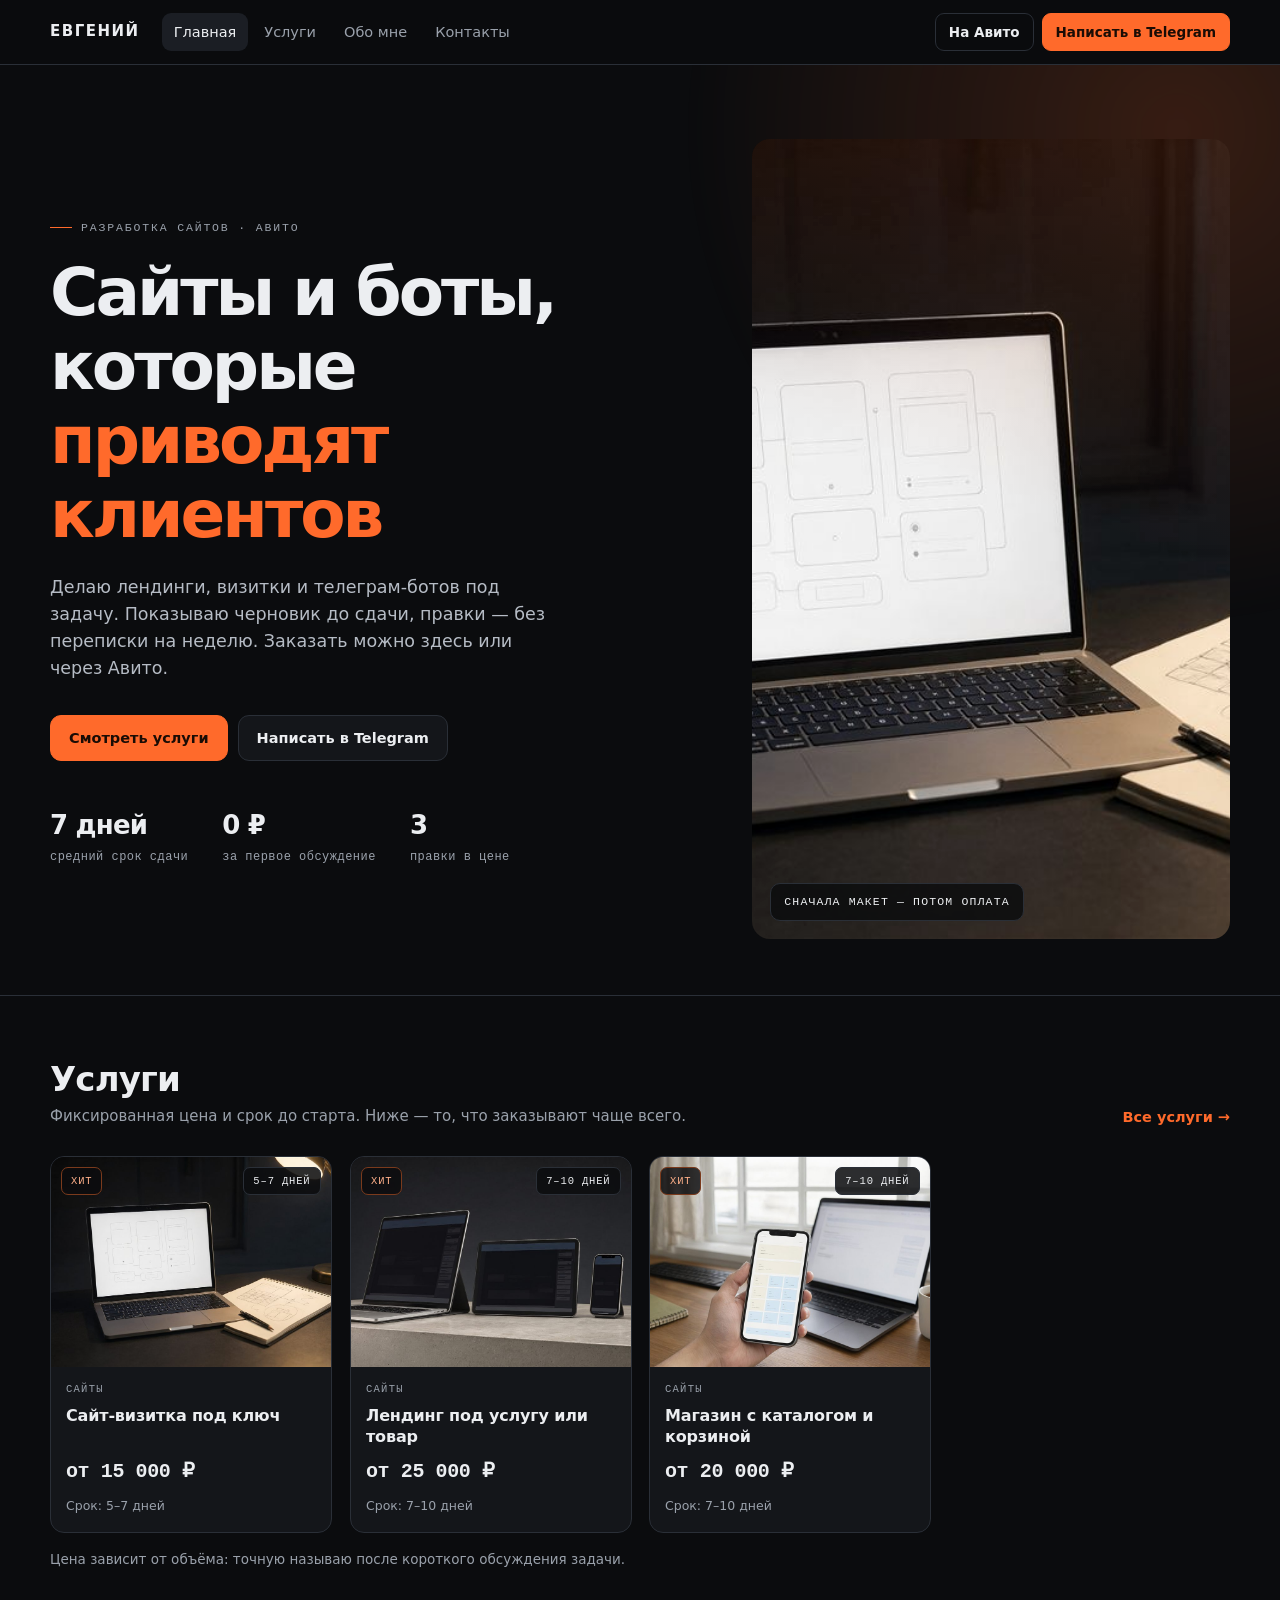
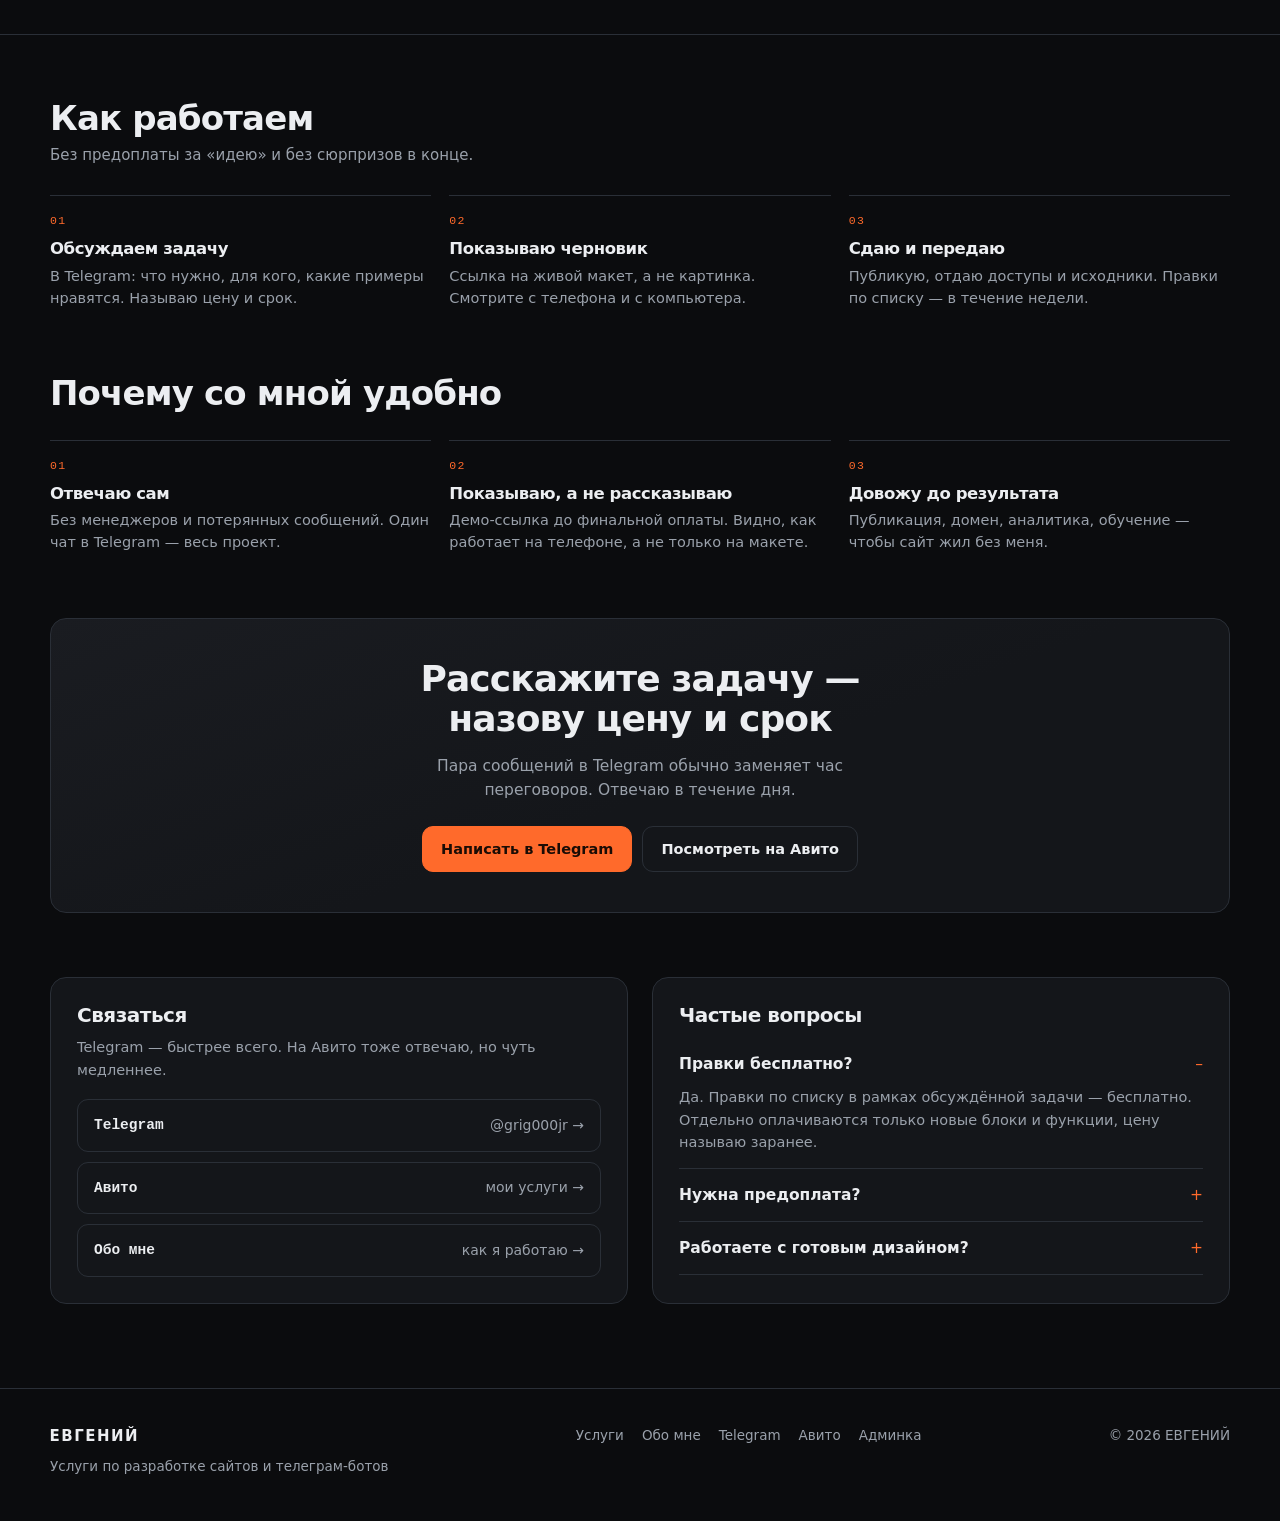
==== index.html @ 77ffa58d "Сайт услуг с админкой" ====
<!DOCTYPE html>
<html lang="ru">
<head>
<meta charset="utf-8">
<meta name="viewport" content="width=device-width, initial-scale=1">
<title>Евгений — сайты, телеграм-боты и упаковка объявлений</title>
<meta name="description" content="Разработка сайтов, лендингов и телеграм-ботов под задачу. Черновик показываю до финальной оплаты, правки по списку бесплатно, публикация и передача доступов. Связь в Telegram @grig000jr.">
<link rel="stylesheet" href="assets/css/style.css">
</head>
<body>

<header class="site-head">
  <div class="wrap head-in">
    <a class="brand" href="index.html"><span data-shop>ЕВГЕНИЙ</span></a>
    <nav class="nav" aria-label="Основная навигация">
      <a href="index.html">Главная</a>
      <a href="services.html">Услуги</a>
      <a href="about.html">Обо мне</a>
      <a href="about.html#contacts">Контакты</a>
    </nav>
    <div class="head-cta">
      <a class="btn btn-ghost btn-sm" data-avito href="https://www.avito.ru/profile" target="_blank" rel="noopener">На Авито</a>
      <a class="btn btn-accent btn-sm" data-tg href="https://t.me/grig000jr" target="_blank" rel="noopener">Написать в Telegram</a>
    </div>
  </div>
</header>

<main>
  <section class="hero">
    <div class="wrap hero-grid">
      <div>
        <span class="eyebrow" data-text="hero.eyebrow">Разработка сайтов · Авито</span>
        <h1><span data-text="hero.title">Сайты и боты, которые</span> <em data-text="hero.accent">приводят клиентов</em></h1>
        <p class="lead" data-text="hero.lead"></p>
        <div class="hero-actions">
          <a class="btn btn-accent" href="services.html" data-text="hero.cta1">Смотреть услуги</a>
          <a class="btn" data-tg data-tg-text="Здравствуйте! Пишу с сайта — хочу обсудить задачу." href="https://t.me/grig000jr" target="_blank" rel="noopener" data-text="hero.cta2">Написать в Telegram</a>
        </div>
        <div class="hero-facts">
          <div><b data-text="hero.fact1v">7 дней</b><span data-text="hero.fact1l">средний срок сдачи</span></div>
          <div><b data-text="hero.fact2v">0 ₽</b><span data-text="hero.fact2l">за первое обсуждение</span></div>
          <div><b data-text="hero.fact3v">3</b><span data-text="hero.fact3l">правки в цене</span></div>
        </div>
      </div>
      <div class="hero-media">
        <img src="assets/img/svc-site.jpg" alt="Рабочее место: макет сайта на экране ноутбука" width="1000" height="800">
        <span class="hero-tag">сначала макет — потом оплата</span>
      </div>
    </div>
  </section>

  <section class="section">
    <div class="wrap">
      <div class="section-head reveal">
        <div>
          <h2 data-text="services.title">Услуги</h2>
          <p data-text="services.lead"></p>
        </div>
        <a class="link-arrow" href="services.html">Все услуги →</a>
      </div>
      <div class="grid" id="services-grid"></div>
      <p class="muted" style="margin-top:16px;font-size:13.5px" data-text="services.note"></p>
    </div>
  </section>

  <section class="section" style="border-top:1px solid var(--line)">
    <div class="wrap">
      <div class="section-head reveal">
        <div>
          <h2 data-text="process.title">Как работаем</h2>
          <p data-text="process.lead"></p>
        </div>
      </div>
      <div class="steps">
        <div class="step reveal"><h4 data-text="process.s1t"></h4><p data-text="process.s1d"></p></div>
        <div class="step reveal"><h4 data-text="process.s2t"></h4><p data-text="process.s2d"></p></div>
        <div class="step reveal"><h4 data-text="process.s3t"></h4><p data-text="process.s3d"></p></div>
      </div>
    </div>
  </section>

  <section class="section" style="padding-top:0">
    <div class="wrap">
      <div class="section-head reveal">
        <div>
          <h2 data-text="why.title">Почему со мной удобно</h2>
        </div>
      </div>
      <div class="steps">
        <div class="step reveal"><h4 data-text="why.i1t"></h4><p data-text="why.i1d"></p></div>
        <div class="step reveal"><h4 data-text="why.i2t"></h4><p data-text="why.i2d"></p></div>
        <div class="step reveal"><h4 data-text="why.i3t"></h4><p data-text="why.i3d"></p></div>
      </div>
    </div>
  </section>

  <section class="section" style="padding-top:0">
    <div class="wrap">
      <div class="panel reveal" style="padding:40px;text-align:center;background:linear-gradient(160deg,#1a1c21,#14161a 55%)">
        <h2 style="font-size:clamp(24px,3.2vw,36px);max-width:22ch;margin:0 auto" data-text="cta.title"></h2>
        <p class="muted" style="max-width:52ch;margin:14px auto 0;font-size:15.5px" data-text="cta.text"></p>
        <div style="display:flex;gap:10px;justify-content:center;flex-wrap:wrap;margin-top:24px">
          <a class="btn btn-accent" data-tg data-tg-text="Здравствуйте! Хочу обсудить задачу с сайта." href="https://t.me/grig000jr" target="_blank" rel="noopener" data-text="cta.button">Написать в Telegram</a>
          <a class="btn" data-avito href="https://www.avito.ru/profile" target="_blank" rel="noopener">Посмотреть на Авито</a>
        </div>
      </div>
    </div>
  </section>

  <section class="section" style="padding-top:0">
    <div class="wrap split">
      <div class="panel reveal">
        <h3 data-text="contacts.title">Связаться</h3>
        <p class="muted" style="margin-top:8px;font-size:14.5px" data-text="contacts.lead"></p>
        <div class="contact-list">
          <a data-tg data-tg-text="Здравствуйте! Пишу с сайта." href="https://t.me/grig000jr" target="_blank" rel="noopener">
            <b>Telegram</b><span>@grig000jr →</span>
          </a>
          <a data-avito href="https://www.avito.ru/profile" target="_blank" rel="noopener">
            <b>Авито</b><span>мои услуги →</span>
          </a>
          <a href="about.html"><b>Обо мне</b><span>как я работаю →</span></a>
        </div>
      </div>
      <div class="panel reveal">
        <h3 data-text="faq.title">Частые вопросы</h3>
        <div class="faq" style="margin-top:12px">
          <details open>
            <summary data-text="faq.q1"></summary>
            <p data-text="faq.a1"></p>
          </details>
          <details>
            <summary data-text="faq.q2"></summary>
            <p data-text="faq.a2"></p>
          </details>
          <details>
            <summary data-text="faq.q3"></summary>
            <p data-text="faq.a3"></p>
          </details>
        </div>
      </div>
    </div>
  </section>
</main>

<footer class="site-foot">
  <div class="wrap foot-in">
    <div>
      <a class="brand" href="index.html" style="font-size:17px"><span data-shop>ЕВГЕНИЙ</span></a>
      <p style="margin-top:8px" data-text="footer.note"></p>
    </div>
    <div class="foot-links">
      <a href="services.html">Услуги</a>
      <a href="about.html">Обо мне</a>
      <a data-tg href="https://t.me/grig000jr" target="_blank" rel="noopener">Telegram</a>
      <a data-avito href="https://www.avito.ru/profile" target="_blank" rel="noopener">Авито</a>
      <a href="admin.html">Админка</a>
    </div>
    <div>© <span data-year>2026</span> <span data-shop>ЕВГЕНИЙ</span></div>
  </div>
</footer>

<script src="assets/js/data.js"></script>
<script src="assets/js/store.js"></script>
<script src="assets/js/app.js"></script>
<script>
(function () {
  var active = Store.services().filter(function (s) { return s.status === "active"; });
  var featured = active.filter(function (s) { return s.featured; });
  UI.fill("#services-grid", (featured.length ? featured : active).slice(0, 6), "Добавьте услуги в админке — они появятся здесь.");

  /* подсветка кнопок под курсором */
  document.addEventListener("pointermove", function (e) {
    var btn = e.target.closest(".btn");
    if (!btn) return;
    var r = btn.getBoundingClientRect();
    btn.style.setProperty("--x", (e.clientX - r.left) + "px");
    btn.style.setProperty("--y", (e.clientY - r.top) + "px");
  });
})();
</script>
</body>
</html>
---- assets/css/style.css ----
﻿:root{
  --ink:#0b0c0e;
  --panel:#14161a;
  --panel-2:#1b1e24;
  --line:#2a2f37;
  --text:#eceef1;
  --muted:#9aa1ab;
  --accent:#ff6a2b;
  --accent-ink:#1a0c05;
  --ok:#63d29a;
  --radius:14px;
  --wrap:1180px;
  --sans:"Inter","Segoe UI",system-ui,-apple-system,sans-serif;
  --mono:ui-monospace,"SF Mono","Cascadia Mono","Consolas",monospace;
}

*,*::before,*::after{box-sizing:border-box}
html{scroll-behavior:smooth}
body{
  margin:0;background:var(--ink);color:var(--text);
  font-family:var(--sans);font-size:16px;line-height:1.55;
  -webkit-font-smoothing:antialiased;
}
img{max-width:100%;display:block}
a{color:inherit;text-decoration:none}
button,input,select,textarea{font:inherit;color:inherit}
h1,h2,h3,h4{margin:0;font-weight:650;letter-spacing:-.025em;line-height:1.12}
p{margin:0}
ul{margin:0;padding:0;list-style:none}

.wrap{width:min(var(--wrap),calc(100% - 40px));margin-inline:auto}
.muted{color:var(--muted)}
.mono{font-family:var(--mono);font-variant-numeric:tabular-nums}

/* header */
.site-head{
  position:sticky;top:0;z-index:40;
  background:rgba(11,12,14,.88);backdrop-filter:blur(14px);
  border-bottom:1px solid var(--line);
}
.head-in{display:flex;align-items:center;gap:22px;height:64px}
.brand{display:flex;align-items:baseline;gap:9px;font-weight:750;letter-spacing:-.02em;font-size:19px}
.brand span{font-size:15px;letter-spacing:.1em;color:var(--text)}
.nav{display:flex;gap:4px;overflow-x:auto;scrollbar-width:none}
.nav::-webkit-scrollbar{display:none}
.nav a{
  padding:8px 12px;border-radius:9px;font-size:14.5px;color:var(--muted);
  white-space:nowrap;transition:.18s;
}
.nav a:hover{color:var(--text);background:var(--panel)}
.nav a[aria-current="page"]{color:var(--text);background:var(--panel-2)}
.head-cta{margin-left:auto;display:flex;gap:8px;align-items:center}

.btn{
  display:inline-flex;align-items:center;justify-content:center;gap:8px;
  padding:11px 18px;border-radius:11px;border:1px solid var(--line);
  background:var(--panel);font-size:14.5px;font-weight:600;cursor:pointer;
  transition:.18s;white-space:nowrap;
}
.btn:hover{border-color:#3b424c;background:var(--panel-2)}
.btn-accent{background:var(--accent);border-color:var(--accent);color:var(--accent-ink)}
.btn-accent:hover{background:#ff7d45;border-color:#ff7d45}
.btn-sm{padding:8px 13px;font-size:13.5px;border-radius:9px}
.btn-ghost{background:transparent}
.btn-danger{border-color:#5b2727;color:#ff9b9b;background:#1e1213}
.btn-danger:hover{background:#2a1517;border-color:#7a3232}

/* hero */
.hero{padding:74px 0 56px;border-bottom:1px solid var(--line);position:relative;overflow:hidden}
.hero-grid{display:grid;grid-template-columns:1.15fr .85fr;gap:56px;align-items:center}
.eyebrow{
  display:inline-flex;align-items:center;gap:9px;font-family:var(--mono);
  font-size:11.5px;letter-spacing:.16em;text-transform:uppercase;color:var(--muted);
  margin-bottom:20px;
}
.eyebrow::before{content:"";width:22px;height:1px;background:var(--accent)}
.hero h1{font-size:clamp(38px,5.4vw,66px);letter-spacing:-.045em;font-weight:700}
.hero h1 em{font-style:normal;color:var(--accent)}
.hero p.lead{margin-top:22px;max-width:46ch;color:#b6bcc5;font-size:17.5px}
.hero-actions{display:flex;gap:10px;margin-top:32px;flex-wrap:wrap}
.hero-facts{display:flex;gap:34px;margin-top:44px;flex-wrap:wrap}
.hero-facts div{font-family:var(--mono);font-size:12px;color:var(--muted);letter-spacing:.04em}
.hero-facts b{display:block;font-family:var(--sans);font-size:26px;color:var(--text);letter-spacing:-.03em;margin-bottom:3px}
.hero-media{position:relative}
.hero-media img{border-radius:18px;aspect-ratio:4/3.2;object-fit:cover;filter:grayscale(.15) contrast(1.05)}
.hero-media::after{
  content:"";position:absolute;inset:0;border-radius:18px;
  background:linear-gradient(200deg,rgba(255,106,43,.16),transparent 45%);
  pointer-events:none;
}
.hero-tag{
  position:absolute;left:18px;bottom:18px;background:rgba(11,12,14,.84);
  border:1px solid var(--line);border-radius:10px;padding:9px 13px;
  font-family:var(--mono);font-size:11.5px;letter-spacing:.1em;text-transform:uppercase;
}

/* sections */
.section{padding:64px 0}
.section-head{display:flex;align-items:flex-end;justify-content:space-between;gap:24px;margin-bottom:28px;flex-wrap:wrap}
.section-head h2{font-size:clamp(25px,3vw,34px)}
.section-head p{color:var(--muted);font-size:15px;margin-top:7px}
.link-arrow{display:inline-flex;align-items:center;gap:7px;font-size:14.5px;color:var(--accent);font-weight:600}
.link-arrow:hover{gap:11px}

/* product grid */
.grid{display:grid;grid-template-columns:repeat(auto-fill,minmax(248px,1fr));gap:18px}
.card{
  background:var(--panel);border:1px solid var(--line);border-radius:var(--radius);
  overflow:hidden;display:flex;flex-direction:column;transition:.2s;
}
.card:hover{border-color:#3d444e;transform:translateY(-2px)}
.card-media{position:relative;aspect-ratio:4/3;background:#0f1114;overflow:hidden}
.card-media img{width:100%;height:100%;object-fit:cover;transition:.4s}
.card:hover .card-media img{transform:scale(1.035)}
.card-body{padding:14px 15px 16px;display:flex;flex-direction:column;gap:9px;flex:1}
.card-cat{font-family:var(--mono);font-size:10.5px;letter-spacing:.12em;text-transform:uppercase;color:var(--muted)}
.card h3{font-size:16px;font-weight:600;letter-spacing:-.01em;line-height:1.3}
.card .price{margin-top:auto;font-family:var(--mono);font-size:20px;font-weight:600;letter-spacing:-.02em}
.card .price s{color:#6f757e;font-size:13px;margin-left:8px;font-weight:400}
.card-note{font-size:12.5px;color:var(--muted)}
.card.is-sold .card-media::after{
  content:"продано";position:absolute;inset:0;display:grid;place-items:center;
  background:rgba(11,12,14,.62);font-family:var(--mono);font-size:12px;
  letter-spacing:.2em;text-transform:uppercase;color:#ffb3b3;
}
.badge{
  position:absolute;top:10px;left:10px;padding:5px 9px;border-radius:7px;
  background:rgba(11,12,14,.82);border:1px solid var(--line);
  font-family:var(--mono);font-size:10.5px;letter-spacing:.08em;text-transform:uppercase;
}
.badge.hot{border-color:#7a3a1c;color:#ffb08a}

/* catalog layout */
.toolbar{
  display:grid;grid-template-columns:1fr 190px 170px 150px;gap:10px;
  padding:16px;background:var(--panel);border:1px solid var(--line);border-radius:14px;margin-bottom:22px;
}
.field{display:flex;flex-direction:column;gap:6px}
.field label{font-size:11.5px;color:var(--muted);font-family:var(--mono);letter-spacing:.06em;text-transform:uppercase}
.input,select.input,textarea.input{
  width:100%;padding:10px 12px;border-radius:9px;border:1px solid var(--line);
  background:var(--panel-2);outline:none;transition:.16s;font-size:14.5px;
}
.input:focus{border-color:var(--accent);box-shadow:0 0 0 3px rgba(255,106,43,.13)}
textarea.input{resize:vertical;min-height:110px;line-height:1.5}
.result-line{display:flex;justify-content:space-between;align-items:center;gap:16px;margin-bottom:16px;font-size:14px;color:var(--muted);flex-wrap:wrap}
.chips{display:flex;gap:8px;flex-wrap:wrap}
.chip{
  padding:7px 13px;border-radius:999px;border:1px solid var(--line);
  background:transparent;color:var(--muted);font-size:13.5px;cursor:pointer;transition:.16s;
}
.chip:hover{color:var(--text);border-color:#3d444e}
.chip[aria-pressed="true"]{background:var(--text);color:var(--ink);border-color:var(--text);font-weight:600}
.empty{
  border:1px dashed var(--line);border-radius:14px;padding:52px 24px;text-align:center;
  color:var(--muted);
}
.empty h3{color:var(--text);margin-bottom:8px}

/* item page */
.item{padding:34px 0 64px}
.crumbs{font-size:13px;color:var(--muted);margin-bottom:22px;display:flex;gap:8px;flex-wrap:wrap}
.crumbs a:hover{color:var(--text)}
.item-grid{display:grid;grid-template-columns:1.05fr .95fr;gap:44px;align-items:start}
.gallery-main{border:1px solid var(--line);border-radius:16px;overflow:hidden;background:var(--panel);aspect-ratio:4/3}
.gallery-main img{width:100%;height:100%;object-fit:cover}
.gallery-thumbs{display:flex;gap:9px;margin-top:10px;flex-wrap:wrap}
.gallery-thumbs button{
  width:76px;height:60px;padding:0;border-radius:9px;overflow:hidden;
  border:1px solid var(--line);background:none;cursor:pointer;opacity:.6;transition:.16s;
}
.gallery-thumbs button[aria-pressed="true"]{opacity:1;border-color:var(--accent)}
.gallery-thumbs img{width:100%;height:100%;object-fit:cover}
.item-side h1{font-size:clamp(26px,3.4vw,38px);margin-bottom:14px}
.item-price{font-family:var(--mono);font-size:clamp(28px,3.6vw,40px);font-weight:600;letter-spacing:-.03em;margin:18px 0 6px}
.item-price s{font-size:16px;color:#6f757e;margin-left:12px;font-weight:400}
.meta-row{display:flex;gap:8px;flex-wrap:wrap;margin:16px 0 24px}
.meta{font-family:var(--mono);font-size:11.5px;letter-spacing:.06em;text-transform:uppercase;color:var(--muted);border:1px solid var(--line);border-radius:7px;padding:6px 10px}
.item-actions{display:flex;gap:10px;flex-wrap:wrap}
.item-actions .btn{flex:1 1 180px}
.desc{margin-top:26px;border-top:1px solid var(--line);padding-top:22px;color:#c3c9d1;font-size:15.5px;white-space:pre-line}
.specs{margin-top:22px;border-top:1px solid var(--line);padding-top:14px}
.specs div{display:flex;justify-content:space-between;gap:16px;padding:9px 0;border-bottom:1px solid #21252b;font-size:14.5px}
.specs dt{color:var(--muted)}
.specs dd{margin:0;text-align:right}

/* contacts / about */
.split{display:grid;grid-template-columns:1fr 1fr;gap:24px}
.panel{background:var(--panel);border:1px solid var(--line);border-radius:16px;padding:26px}
.panel h3{font-size:20px;margin-bottom:10px}
.steps{display:grid;grid-template-columns:repeat(3,1fr);gap:18px;counter-reset:s}
.step{border-top:1px solid var(--line);padding-top:16px}
.step::before{
  counter-increment:s;content:"0" counter(s);display:block;font-family:var(--mono);
  font-size:11.5px;color:var(--accent);letter-spacing:.12em;margin-bottom:10px;
}
.step h4{font-size:16.5px;margin-bottom:6px}
.step p{font-size:14.5px;color:var(--muted)}
.contact-list{display:flex;flex-direction:column;gap:10px;margin-top:18px}
.contact-list a{
  display:flex;align-items:center;justify-content:space-between;gap:14px;
  padding:14px 16px;border:1px solid var(--line);border-radius:11px;transition:.18s;
}
.contact-list a:hover{border-color:var(--accent);background:var(--panel-2)}
.contact-list span{font-size:14px;color:var(--muted)}
.contact-list b{font-family:var(--mono);font-size:14.5px}
.faq details{border-bottom:1px solid var(--line);padding:14px 0}
.faq summary{cursor:pointer;font-weight:600;font-size:15.5px;list-style:none;display:flex;justify-content:space-between;gap:14px}
.faq summary::-webkit-details-marker{display:none}
.faq summary::after{content:"+";color:var(--accent);font-weight:400}
.faq details[open] summary::after{content:"–"}
.faq p{margin-top:10px;color:var(--muted);font-size:14.5px}

/* footer */
.site-foot{border-top:1px solid var(--line);padding:36px 0 44px;margin-top:20px}
.foot-in{display:flex;justify-content:space-between;gap:24px;flex-wrap:wrap;font-size:13.5px;color:var(--muted)}
.foot-links{display:flex;gap:18px;flex-wrap:wrap}
.foot-links a:hover{color:var(--text)}

/* admin */
.admin-head{padding:30px 0 10px}
.admin-head h1{font-size:30px}
.admin-bar{display:flex;gap:10px;flex-wrap:wrap;align-items:center;margin:18px 0 20px}
.admin-grid{display:grid;grid-template-columns:360px 1fr;gap:20px;align-items:start}
.panel-tight{padding:18px}
.rowlist{display:flex;flex-direction:column;gap:8px;max-height:62vh;overflow:auto}
.rowitem{
  display:grid;grid-template-columns:52px 1fr auto;gap:10px;align-items:center;
  padding:8px;border:1px solid var(--line);border-radius:10px;background:var(--panel);
  cursor:pointer;text-align:left;
}
.rowitem:hover{border-color:#3d444e}
.rowitem[aria-current="true"]{border-color:var(--accent);background:var(--panel-2)}
.rowitem img{width:52px;height:40px;object-fit:cover;border-radius:6px;background:#0f1114}
.rowitem b{font-size:14px;font-weight:600;display:block;line-height:1.3}
.rowitem small{color:var(--muted);font-family:var(--mono);font-size:11.5px}
.form-grid{display:grid;grid-template-columns:1fr 1fr;gap:14px}
.form-grid .full{grid-column:1/-1}
.image-list{display:flex;flex-direction:column;gap:8px}
.image-row{display:flex;gap:8px;align-items:center}
.image-row .input{flex:1}
.image-row img{width:46px;height:36px;object-fit:cover;border-radius:6px}
.form-note{font-size:12.5px;color:var(--muted);margin-top:4px}
.hint{background:#171a14;border:1px solid #2c3a24;color:#c9d8bb;border-radius:10px;padding:11px 13px;font-size:13.5px}
.login-card{max-width:380px;margin:60px auto}
.tabs{display:flex;gap:6px;border-bottom:1px solid var(--line);margin-bottom:22px}
.tabs button{
  background:none;border:0;border-bottom:2px solid transparent;padding:10px 4px;margin-right:14px;
  color:var(--muted);cursor:pointer;font-size:14.5px
}
.tabs button[aria-selected="true"]{color:var(--text);border-color:var(--accent);font-weight:600}
.stat{display:flex;gap:26px;flex-wrap:wrap;margin-bottom:18px}
.stat div{font-family:var(--mono);font-size:11.5px;color:var(--muted);text-transform:uppercase;letter-spacing:.08em}
.stat b{display:block;font-family:var(--sans);font-size:22px;color:var(--text);letter-spacing:-.02em;text-transform:none}

@media(max-width:900px){
  .hero-grid,.item-grid,.split,.admin-grid{grid-template-columns:1fr;gap:30px}
  .toolbar{grid-template-columns:1fr 1fr}
  .steps{grid-template-columns:1fr}
  .hero{padding:48px 0 40px}
  .section{padding:44px 0}
  .head-in{height:58px;gap:12px}
  .nav{display:none}
  .form-grid{grid-template-columns:1fr}
}
@media(max-width:560px){
  .wrap{width:calc(100% - 28px)}
  .head-cta .btn-ghost{display:none}
  .hero-facts{gap:22px}
  .grid{grid-template-columns:1fr 1fr;gap:12px}
  .card-body{padding:11px 11px 13px}
  .card h3{font-size:14.5px}
  .card .price{font-size:16.5px}
  .toolbar{grid-template-columns:1fr}
}
@media(prefers-reduced-motion:reduce){
  *{transition:none!important;animation:none!important;scroll-behavior:auto!important}
}

/* --- �������� � �������� --- */
body{opacity:1;transition:opacity .18s ease}
body.page-enter .wrap,body.page-enter .site-head{animation:pageIn .5s cubic-bezier(.22,.61,.36,1) both}
body.page-leave{opacity:0}
@keyframes pageIn{from{opacity:0;transform:translateY(10px)}to{opacity:1;transform:none}}

.reveal{opacity:0;transform:translateY(20px);transition:opacity .62s cubic-bezier(.22,.61,.36,1),transform .62s cubic-bezier(.22,.61,.36,1)}
.reveal.is-in{opacity:1;transform:none}

.hero{isolation:isolate}
.hero::before{
  content:"";position:absolute;inset:-20% -10% auto auto;width:60%;height:90%;z-index:-1;
  background:radial-gradient(circle at 70% 30%,rgba(255,106,43,.18),transparent 62%);
  filter:blur(10px);animation:glow 12s ease-in-out infinite alternate;pointer-events:none;
}
@keyframes glow{
  0%{transform:translate3d(0,0,0) scale(1);opacity:.85}
  100%{transform:translate3d(-6%,4%,0) scale(1.15);opacity:1}
}
.hero-media img{transition:transform .9s cubic-bezier(.22,.61,.36,1),filter .5s}
.hero-media:hover img{transform:scale(1.025)}

.card{will-change:transform}
.card::after{
  content:"";position:absolute;inset:0;border-radius:inherit;pointer-events:none;
  background:linear-gradient(130deg,rgba(255,106,43,.14),transparent 42%);
  opacity:0;transition:opacity .3s;
}
.card{position:relative}
.card:hover::after{opacity:1}
.card:active{transform:translateY(0) scale(.995)}

.btn{position:relative;overflow:hidden}
.btn::after{
  content:"";position:absolute;inset:0;background:radial-gradient(circle at var(--x,50%) var(--y,50%),rgba(255,255,255,.16),transparent 45%);
  opacity:0;transition:opacity .25s;
}
.btn:hover::after{opacity:1}
.btn:active{transform:translateY(1px)}

.badge.term{left:auto;right:10px;background:rgba(11,12,14,.86)}

.link-arrow{transition:gap .2s,color .2s}
.chip{transition:transform .18s,background .18s,color .18s,border-color .18s}
.chip:hover{transform:translateY(-1px)}

.step::before{transition:color .3s}
.step:hover::before{color:#fff}

.faq details p{animation:faqIn .28s ease both}
@keyframes faqIn{from{opacity:0;transform:translateY(-4px)}to{opacity:1;transform:none}}

/* �������� ������ */
.includes{display:grid;gap:9px;margin-top:18px;border-top:1px solid var(--line);padding-top:18px}
.includes li{display:flex;gap:10px;font-size:14.5px;color:#c3c9d1}
.includes li::before{content:"";flex:0 0 7px;height:7px;margin-top:8px;border-radius:2px;background:var(--accent)}
.price-note{font-family:var(--mono);font-size:12px;color:var(--muted);letter-spacing:.06em;text-transform:uppercase}

@media(prefers-reduced-motion:reduce){
  .reveal{opacity:1;transform:none}
  .hero::before{animation:none}
  body.page-enter .wrap,body.page-enter .site-head{animation:none}
}

/* ������ ����� ��������� ������� */
.cgroup{border:1px solid var(--line);border-radius:12px;padding:16px 16px 6px;margin:0 0 14px}
.cgroup legend{
  padding:0 8px;margin-left:-4px;font-family:var(--mono);font-size:11px;
  letter-spacing:.12em;text-transform:uppercase;color:var(--accent);
}
.cgroup .form-grid{gap:12px}
.cgroup .field{margin-bottom:10px}

@media(max-width:430px){
  .grid{grid-template-columns:1fr}
  .hero-facts{gap:18px}
  .hero-facts div{min-width:44%}
}
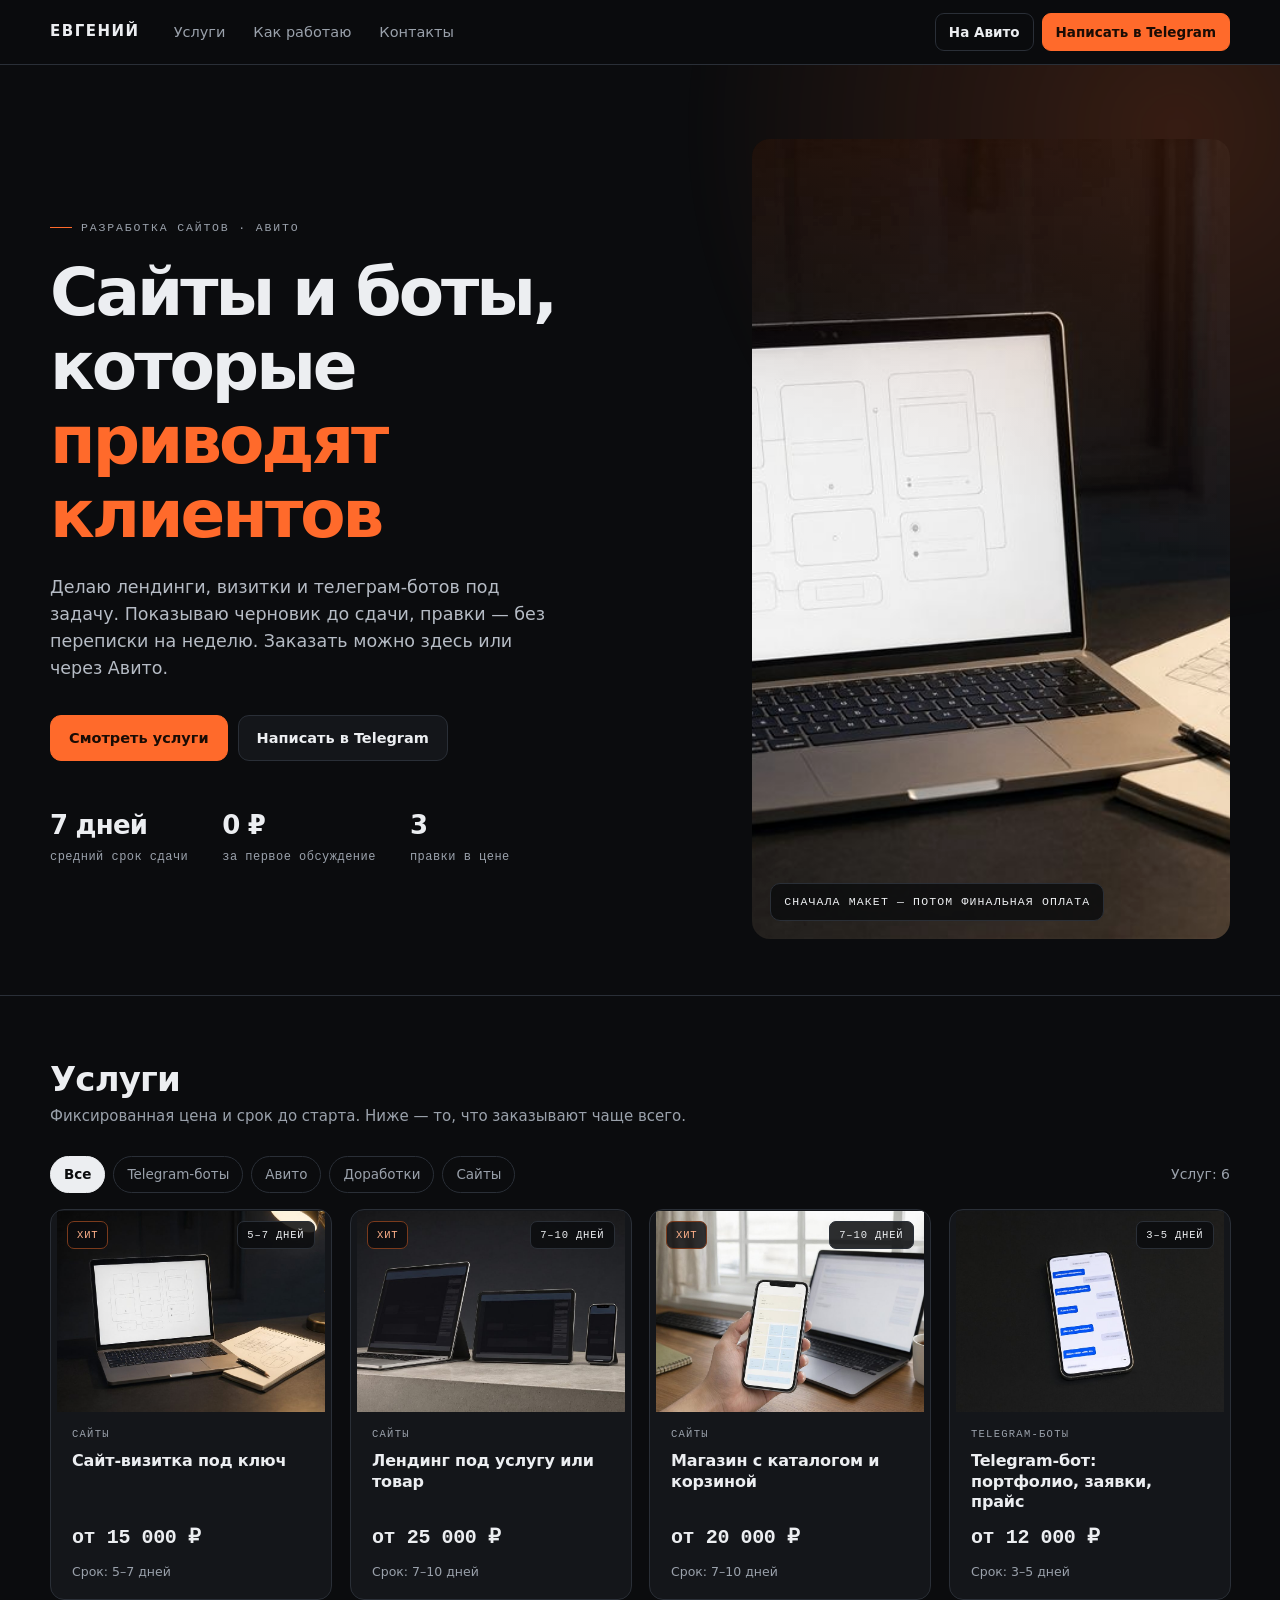
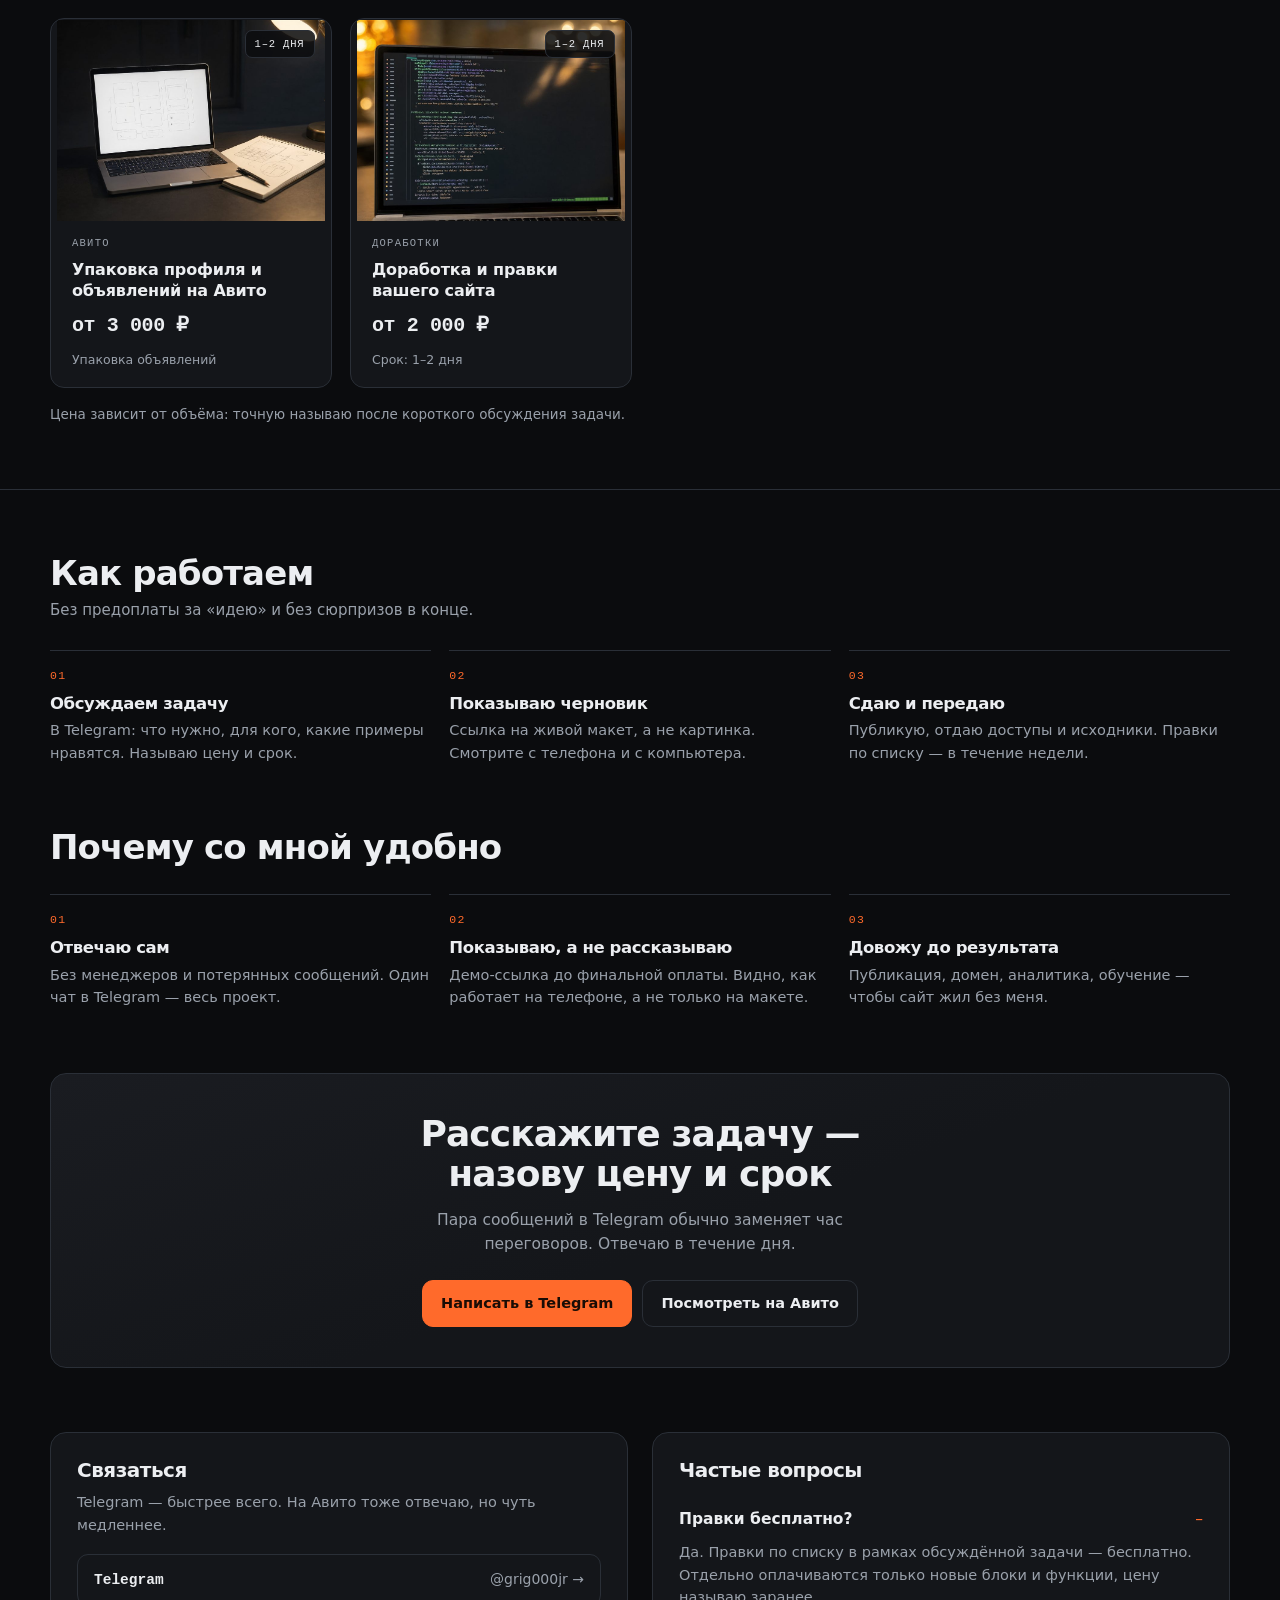
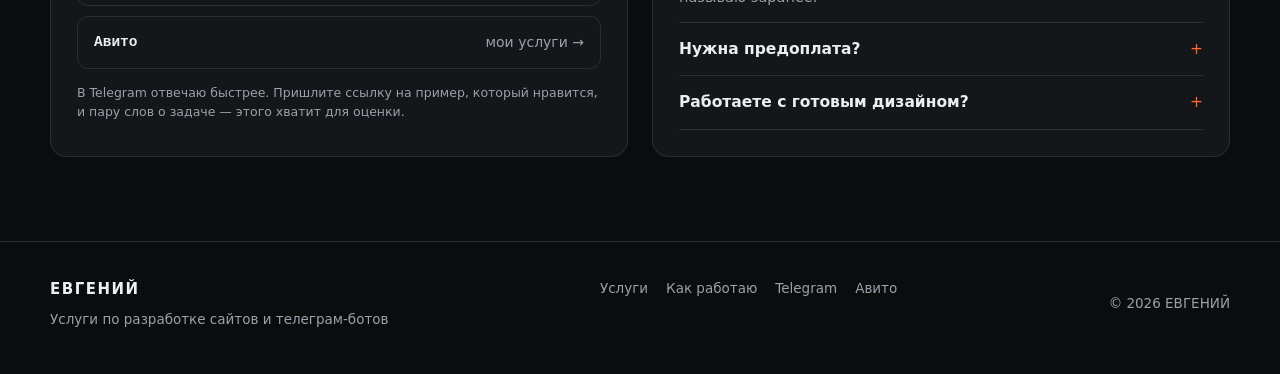
==== commit c4478545: "Одностраничный сайт услуг с админкой по Ctrl+Alt+A" ====
--- a/index.html
+++ b/index.html
@@ -4,19 +4,18 @@
 <meta charset="utf-8">
 <meta name="viewport" content="width=device-width, initial-scale=1">
 <title>Евгений — сайты, телеграм-боты и упаковка объявлений</title>
-<meta name="description" content="Разработка сайтов, лендингов и телеграм-ботов под задачу. Черновик показываю до финальной оплаты, правки по списку бесплатно, публикация и передача доступов. Связь в Telegram @grig000jr.">
+<meta name="description" content="Разработка сайтов, лендингов и телеграм-ботов под задачу. Черновик до финальной оплаты, правки по списку бесплатно, публикация и передача доступов. Связь в Telegram @grig000jr.">
 <link rel="stylesheet" href="assets/css/style.css">
 </head>
 <body>
 
 <header class="site-head">
   <div class="wrap head-in">
-    <a class="brand" href="index.html"><span data-shop>ЕВГЕНИЙ</span></a>
+    <a class="brand" href="#top"><span data-shop>ЕВГЕНИЙ</span></a>
     <nav class="nav" aria-label="Основная навигация">
-      <a href="index.html">Главная</a>
-      <a href="services.html">Услуги</a>
-      <a href="about.html">Обо мне</a>
-      <a href="about.html#contacts">Контакты</a>
+      <a href="#services">Услуги</a>
+      <a href="#process">Как работаю</a>
+      <a href="#contacts">Контакты</a>
     </nav>
     <div class="head-cta">
       <a class="btn btn-ghost btn-sm" data-avito href="https://www.avito.ru/profile" target="_blank" rel="noopener">На Авито</a>
@@ -25,7 +24,7 @@
   </div>
 </header>
 
-<main>
+<main id="top">
   <section class="hero">
     <div class="wrap hero-grid">
       <div>
@@ -33,7 +32,7 @@
         <h1><span data-text="hero.title">Сайты и боты, которые</span> <em data-text="hero.accent">приводят клиентов</em></h1>
         <p class="lead" data-text="hero.lead"></p>
         <div class="hero-actions">
-          <a class="btn btn-accent" href="services.html" data-text="hero.cta1">Смотреть услуги</a>
+          <a class="btn btn-accent" href="#services" data-text="hero.cta1">Смотреть услуги</a>
           <a class="btn" data-tg data-tg-text="Здравствуйте! Пишу с сайта — хочу обсудить задачу." href="https://t.me/grig000jr" target="_blank" rel="noopener" data-text="hero.cta2">Написать в Telegram</a>
         </div>
         <div class="hero-facts">
@@ -44,26 +43,31 @@
       </div>
       <div class="hero-media">
         <img src="assets/img/svc-site.jpg" alt="Рабочее место: макет сайта на экране ноутбука" width="1000" height="800">
-        <span class="hero-tag">сначала макет — потом оплата</span>
-      </div>
-    </div>
-  </section>
-
-  <section class="section">
+        <span class="hero-tag">сначала макет — потом финальная оплата</span>
+      </div>
+    </div>
+  </section>
+
+  <section class="section" id="services">
     <div class="wrap">
       <div class="section-head reveal">
         <div>
           <h2 data-text="services.title">Услуги</h2>
           <p data-text="services.lead"></p>
         </div>
-        <a class="link-arrow" href="services.html">Все услуги →</a>
-      </div>
+      </div>
+
+      <div class="result-line">
+        <div class="chips" id="cat-chips"></div>
+        <span id="count">—</span>
+      </div>
+
       <div class="grid" id="services-grid"></div>
       <p class="muted" style="margin-top:16px;font-size:13.5px" data-text="services.note"></p>
     </div>
   </section>
 
-  <section class="section" style="border-top:1px solid var(--line)">
+  <section class="section" id="process" style="border-top:1px solid var(--line)">
     <div class="wrap">
       <div class="section-head reveal">
         <div>
@@ -79,7 +83,7 @@
     </div>
   </section>
 
-  <section class="section" style="padding-top:0">
+  <section class="section" id="why" style="padding-top:0">
     <div class="wrap">
       <div class="section-head reveal">
         <div>
@@ -107,7 +111,7 @@
     </div>
   </section>
 
-  <section class="section" style="padding-top:0">
+  <section class="section" id="contacts" style="padding-top:0">
     <div class="wrap split">
       <div class="panel reveal">
         <h3 data-text="contacts.title">Связаться</h3>
@@ -119,8 +123,8 @@
           <a data-avito href="https://www.avito.ru/profile" target="_blank" rel="noopener">
             <b>Авито</b><span>мои услуги →</span>
           </a>
-          <a href="about.html"><b>Обо мне</b><span>как я работаю →</span></a>
-        </div>
+        </div>
+        <p class="form-note" style="margin-top:14px">В Telegram отвечаю быстрее. Пришлите ссылку на пример, который нравится, и пару слов о задаче — этого хватит для оценки.</p>
       </div>
       <div class="panel reveal">
         <h3 data-text="faq.title">Частые вопросы</h3>
@@ -146,37 +150,320 @@
 <footer class="site-foot">
   <div class="wrap foot-in">
     <div>
-      <a class="brand" href="index.html" style="font-size:17px"><span data-shop>ЕВГЕНИЙ</span></a>
+      <a class="brand" href="#top" style="font-size:17px"><span data-shop>ЕВГЕНИЙ</span></a>
       <p style="margin-top:8px" data-text="footer.note"></p>
     </div>
     <div class="foot-links">
-      <a href="services.html">Услуги</a>
-      <a href="about.html">Обо мне</a>
+      <a href="#services">Услуги</a>
+      <a href="#process">Как работаю</a>
       <a data-tg href="https://t.me/grig000jr" target="_blank" rel="noopener">Telegram</a>
       <a data-avito href="https://www.avito.ru/profile" target="_blank" rel="noopener">Авито</a>
-      <a href="admin.html">Админка</a>
-    </div>
-    <div>© <span data-year>2026</span> <span data-shop>ЕВГЕНИЙ</span></div>
+    </div>
+    <button class="foot-brand" type="button" data-open-admin title="Открыть админку (Ctrl+Alt+A)">© <span data-year>2026</span> <span data-shop>ЕВГЕНИЙ</span></button>
   </div>
 </footer>
+
+<!-- карточка услуги -->
+<div class="modal" id="service-modal" hidden role="dialog" aria-modal="true" aria-labelledby="svc-title">
+  <div class="modal-card">
+    <div class="modal-head">
+      <span class="form-note" id="svc-cat"></span>
+      <button class="modal-close" type="button" data-close-svc aria-label="Закрыть">×</button>
+    </div>
+    <div id="svc-body"></div>
+  </div>
+</div>
+
+<!-- админка -->
+<div class="sheet" id="admin-sheet" hidden role="dialog" aria-modal="true" aria-label="Админка">
+  <div class="wrap">
+    <div class="sheet-top">
+      <div style="display:flex;align-items:center;gap:10px">
+        <strong>Админка</strong>
+        <span class="kbd">Ctrl + Alt + A</span>
+      </div>
+      <div style="display:flex;gap:8px;align-items:center">
+        <button class="btn btn-sm" type="button" id="lock-btn" hidden>Выйти</button>
+        <button class="modal-close" type="button" data-close-admin aria-label="Закрыть админку">×</button>
+      </div>
+    </div>
+
+    <div class="sheet-body">
+      <section id="auth" hidden>
+        <div class="panel login-card" id="setup" hidden>
+          <h3>Первый вход</h3>
+          <p class="muted" style="margin:8px 0 16px;font-size:14px">Придумайте пароль для админки. Он хранится в этом браузере.</p>
+          <form id="setup-form" class="field">
+            <label for="setup-pw">Пароль</label>
+            <input class="input" id="setup-pw" type="password" autocomplete="new-password" minlength="4" required>
+            <label for="setup-pw2" style="margin-top:12px">Повторите пароль</label>
+            <input class="input" id="setup-pw2" type="password" autocomplete="new-password" minlength="4" required>
+            <p class="form-note" id="setup-err" style="color:#ff9b9b"></p>
+            <button class="btn btn-accent" type="submit" style="margin-top:12px">Сохранить пароль и войти</button>
+          </form>
+        </div>
+
+        <div class="panel login-card" id="login" hidden>
+          <h3>Вход в админку</h3>
+          <form id="login-form" class="field" style="margin-top:14px">
+            <label for="login-pw">Пароль</label>
+            <input class="input" id="login-pw" type="password" autocomplete="current-password" required>
+            <p class="form-note" id="login-err" style="color:#ff9b9b"></p>
+            <button class="btn btn-accent" type="submit" style="margin-top:12px">Войти</button>
+          </form>
+          <p class="form-note" style="margin-top:14px">Забыли пароль? Очистите данные сайта в браузере — админка попросит задать новый, правки вернутся к data.js.</p>
+        </div>
+      </section>
+
+      <section id="panel" hidden>
+        <div class="stat" id="stats"></div>
+        <p class="hint" id="demo-hint" hidden>Сейчас сайт показывает демонстрационные данные из <b>data.js</b>. Замените услуги и тексты своими.</p>
+
+        <div class="tabs" role="tablist">
+          <button role="tab" aria-selected="true" data-tab="list">Услуги</button>
+          <button role="tab" aria-selected="false" data-tab="texts">Тексты</button>
+          <button role="tab" aria-selected="false" data-tab="settings">Настройки</button>
+          <button role="tab" aria-selected="false" data-tab="io">Публикация</button>
+        </div>
+
+        <div data-tabpane="list">
+          <div class="admin-bar">
+            <button class="btn btn-accent" type="button" id="new-btn">+ Новая услуга</button>
+            <span class="form-note">Правки сразу видны на странице. Чтобы их увидели посетители — «Публикация».</span>
+          </div>
+          <div class="admin-grid">
+            <div class="panel panel-tight">
+              <div class="rowlist" id="rowlist"></div>
+            </div>
+
+            <div class="panel" id="editor">
+              <div style="display:flex;justify-content:space-between;align-items:center;gap:12px;flex-wrap:wrap;margin-bottom:14px">
+                <h3 id="editor-title">Новая услуга</h3>
+                <span class="form-note" id="save-note"></span>
+              </div>
+
+              <div class="form-grid">
+                <div class="field full">
+                  <label for="f-title">Название услуги</label>
+                  <input class="input" id="f-title" type="text" placeholder="Лендинг под услугу или товар">
+                </div>
+                <div class="field">
+                  <label for="f-price">Цена, ₽</label>
+                  <input class="input" id="f-price" type="number" min="0" step="1" inputmode="numeric" placeholder="25000">
+                </div>
+                <div class="field">
+                  <label for="f-pricenote">Как показывать цену</label>
+                  <select class="input" id="f-pricenote">
+                    <option value="от">от 25 000 ₽</option>
+                    <option value="">точно 25 000 ₽</option>
+                    <option value="до">до 25 000 ₽</option>
+                  </select>
+                </div>
+                <div class="field">
+                  <label for="f-cat">Направление</label>
+                  <input class="input" id="f-cat" type="text" list="cat-list" placeholder="Сайты">
+                  <datalist id="cat-list">
+                    <option value="Сайты"></option>
+                    <option value="Telegram-боты"></option>
+                    <option value="Авито"></option>
+                    <option value="Доработки"></option>
+                  </datalist>
+                </div>
+                <div class="field">
+                  <label for="f-term">Срок</label>
+                  <input class="input" id="f-term" type="text" placeholder="5–7 дней">
+                </div>
+                <div class="field">
+                  <label for="f-status">Статус</label>
+                  <select class="input" id="f-status">
+                    <option value="active">Показывать</option>
+                    <option value="sold">Архив (видно по ссылке)</option>
+                    <option value="draft">Черновик (скрыть)</option>
+                  </select>
+                </div>
+                <div class="field" style="justify-content:flex-end">
+                  <label for="f-featured" style="display:flex;gap:9px;align-items:center;text-transform:none;letter-spacing:0;font-family:var(--sans);font-size:14px;color:var(--text)">
+                    <input id="f-featured" type="checkbox"> Показать на главной
+                  </label>
+                </div>
+
+                <div class="field full">
+                  <label>Фотографии</label>
+                  <div class="image-list" id="f-images"></div>
+                  <div style="display:flex;gap:8px;flex-wrap:wrap;margin-top:8px">
+                    <button class="btn btn-sm" type="button" id="add-img">+ Ссылка на фото</button>
+                    <label class="btn btn-sm" style="cursor:pointer">
+                      Загрузить с компьютера
+                      <input id="upload-img" type="file" accept="image/*" multiple hidden>
+                    </label>
+                  </div>
+                  <p class="form-note" id="upload-note">Можно указать путь к файлу в проекте или ссылку. Загруженные фото сжимаются до 1200 px и хранятся в браузере.</p>
+                </div>
+
+                <div class="field full">
+                  <label for="f-desc">Описание</label>
+                  <textarea class="input" id="f-desc" placeholder="Что делаете, для кого, что получает клиент."></textarea>
+                </div>
+
+                <div class="field full">
+                  <label>Что входит в услугу</label>
+                  <div class="image-list" id="f-includes"></div>
+                  <button class="btn btn-sm" type="button" id="add-inc" style="margin-top:8px">+ Пункт</button>
+                </div>
+              </div>
+
+              <p class="form-note" id="save-err" style="color:#ff9b9b;margin-top:10px"></p>
+
+              <div style="display:flex;gap:10px;flex-wrap:wrap;margin-top:16px">
+                <button class="btn btn-accent" type="button" id="save-btn">Сохранить</button>
+                <button class="btn btn-danger" type="button" id="delete-btn" hidden>Удалить</button>
+              </div>
+            </div>
+          </div>
+        </div>
+
+        <div data-tabpane="texts" hidden>
+          <form class="panel" id="content-form">
+            <h3>Все тексты страницы</h3>
+            <p class="muted" style="font-size:14px;margin:6px 0 18px">Меняйте формулировки, не трогая код. Пустое поле вернёт текст из data.js.</p>
+            <div id="content-form-inner"></div>
+            <p class="form-note" id="content-note" style="margin-top:14px"></p>
+            <button class="btn btn-accent" type="submit" style="margin-top:6px">Сохранить тексты</button>
+          </form>
+        </div>
+
+        <div data-tabpane="settings" hidden>
+          <form class="panel" id="settings-form">
+            <h3>Контакты и название</h3>
+            <div class="form-grid" style="margin-top:14px">
+              <div class="field">
+                <label for="s-shop">Название в шапке</label>
+                <input class="input" id="s-shop" type="text" placeholder="ЕВГЕНИЙ">
+              </div>
+              <div class="field">
+                <label for="s-owner">Имя</label>
+                <input class="input" id="s-owner" type="text" placeholder="Евгений">
+              </div>
+              <div class="field">
+                <label for="s-tg">Telegram (без @)</label>
+                <input class="input" id="s-tg" type="text" placeholder="grig000jr">
+              </div>
+              <div class="field">
+                <label for="s-avito">Ссылка на профиль Авито</label>
+                <input class="input" id="s-avito" type="url" placeholder="https://www.avito.ru/user/…">
+              </div>
+              <div class="field">
+                <label for="s-city">Город</label>
+                <input class="input" id="s-city" type="text" placeholder="Москва">
+              </div>
+              <div class="field">
+                <label for="s-email">E-mail (необязательно)</label>
+                <input class="input" id="s-email" type="email" placeholder="you@mail.ru">
+              </div>
+              <div class="field full">
+                <label for="s-tagline">Короткое описание для себя</label>
+                <input class="input" id="s-tagline" type="text">
+              </div>
+            </div>
+            <p class="form-note" id="settings-note" style="color:var(--ok);margin-top:10px"></p>
+            <button class="btn btn-accent" type="submit" style="margin-top:10px">Сохранить настройки</button>
+          </form>
+
+          <form class="panel" id="pw-form" style="margin-top:20px;max-width:520px">
+            <h3>Сменить пароль</h3>
+            <div class="form-grid" style="margin-top:14px">
+              <div class="field">
+                <label for="new-pw">Новый пароль</label>
+                <input class="input" id="new-pw" type="password" autocomplete="new-password">
+              </div>
+              <div class="field">
+                <label for="new-pw2">Повторите</label>
+                <input class="input" id="new-pw2" type="password" autocomplete="new-password">
+              </div>
+            </div>
+            <p class="form-note" id="pw-note" style="margin-top:10px"></p>
+            <button class="btn" type="submit" style="margin-top:12px">Сменить пароль</button>
+          </form>
+        </div>
+
+        <div data-tabpane="io" hidden>
+          <div class="split">
+            <div class="panel">
+              <h3>Как сделать правки видимыми для всех</h3>
+              <ol style="margin:14px 0 0;padding-left:20px;color:var(--muted);font-size:14.5px;line-height:1.75">
+                <li>Нажмите «Скачать data.js».</li>
+                <li>Откройте папку сайта в репозитории на GitHub.</li>
+                <li>Замените файл <code class="mono">assets/js/data.js</code> скачанным.</li>
+                <li>Закоммитьте изменения — сайт обновится.</li>
+              </ol>
+              <div style="display:flex;gap:10px;flex-wrap:wrap;margin-top:18px">
+                <button class="btn btn-accent" type="button" id="export-btn">Скачать data.js</button>
+                <button class="btn" type="button" id="export-json-btn">Резервная копия JSON</button>
+              </div>
+              <p class="form-note" id="io-note" style="margin-top:12px"></p>
+            </div>
+
+            <div class="panel">
+              <h3>Загрузить из файла</h3>
+              <p class="muted" style="font-size:14px;margin:8px 0 14px">Подойдёт data.js или JSON-бэкап. Текущие правки в браузере будут заменены.</p>
+              <label class="btn" style="cursor:pointer">
+                Выбрать файл
+                <input id="import-file" type="file" accept=".js,.json,application/json,text/javascript" hidden>
+              </label>
+              <hr style="border:0;border-top:1px solid var(--line);margin:22px 0">
+              <h3>Сброс</h3>
+              <p class="muted" style="font-size:14px;margin:8px 0 14px">Удаляет правки из этого браузера и возвращает данные из data.js. Пароль тоже сбросится.</p>
+              <button class="btn btn-danger" type="button" id="reset-btn">Сбросить правки</button>
+            </div>
+          </div>
+        </div>
+      </section>
+    </div>
+  </div>
+</div>
 
 <script src="assets/js/data.js"></script>
 <script src="assets/js/store.js"></script>
 <script src="assets/js/app.js"></script>
+<script src="assets/js/admin.js"></script>
 <script>
 (function () {
-  var active = Store.services().filter(function (s) { return s.status === "active"; });
-  var featured = active.filter(function (s) { return s.featured; });
-  UI.fill("#services-grid", (featured.length ? featured : active).slice(0, 6), "Добавьте услуги в админке — они появятся здесь.");
-
-  /* подсветка кнопок под курсором */
-  document.addEventListener("pointermove", function (e) {
-    var btn = e.target.closest(".btn");
+  var all = Store.services();
+  var grid = document.getElementById("services-grid");
+  var chips = document.getElementById("cat-chips");
+  var count = document.getElementById("count");
+  var activeCat = "";
+
+  function render() {
+    var list = activeCat ? all.filter(function (s) { return s.category === activeCat; }) : all;
+    count.textContent = "Услуг: " + list.length;
+    UI.fill("#services-grid", list, "Добавьте услуги в админке — они появятся здесь.");
+  }
+
+  var cats = {};
+  all.forEach(function (s) { if (s.category) cats[s.category] = 1; });
+  var names = Object.keys(cats).sort();
+  chips.innerHTML = '<button class="chip" type="button" data-cat="" aria-pressed="true">Все</button>' +
+    names.map(function (c) {
+      return '<button class="chip" type="button" data-cat="' + UI.esc(c) + '" aria-pressed="false">' + UI.esc(c) + "</button>";
+    }).join("");
+
+  chips.addEventListener("click", function (e) {
+    var btn = e.target.closest("[data-cat]");
     if (!btn) return;
-    var r = btn.getBoundingClientRect();
-    btn.style.setProperty("--x", (e.clientX - r.left) + "px");
-    btn.style.setProperty("--y", (e.clientY - r.top) + "px");
+    activeCat = btn.getAttribute("data-cat");
+    chips.querySelectorAll(".chip").forEach(function (b) { b.setAttribute("aria-pressed", String(b === btn)); });
+    render();
   });
+
+  grid.addEventListener("click", function (e) {
+    var card = e.target.closest("[data-service]");
+    if (!card) return;
+    UI.openService(card.getAttribute("data-service"), all);
+  });
+
+  /// уменьшаем задержку появления после фильтра
+  render();
 })();
 </script>
 </body>
--- a/assets/css/style.css
+++ b/assets/css/style.css
@@ -355,3 +355,67 @@
   .hero-facts{gap:18px}
   .hero-facts div{min-width:44%}
 }
+
+/* --- один экран: модалка услуги и админка-оверлей --- */
+body.modal-open{overflow:hidden}
+.card{width:100%;text-align:left;font:inherit;cursor:pointer;appearance:none;color:inherit}
+.card:focus-visible{outline:2px solid var(--accent);outline-offset:3px}
+
+.modal{
+  position:fixed;inset:0;z-index:100;display:grid;place-items:center;padding:20px;
+  background:rgba(5,6,8,.74);backdrop-filter:blur(6px);
+  opacity:0;transition:opacity .2s ease;
+}
+.modal.open{opacity:1}
+.modal-card{
+  width:100%;max-width:900px;max-height:calc(100vh - 40px);overflow:auto;
+  background:var(--panel);border:1px solid var(--line);border-radius:18px;padding:24px;
+  transform:translateY(14px) scale(.985);transition:transform .28s cubic-bezier(.22,.61,.36,1);
+}
+.modal.open .modal-card{transform:none}
+.modal-head{display:flex;justify-content:space-between;align-items:center;gap:14px;margin-bottom:18px}
+.modal-close{
+  width:38px;height:38px;border-radius:10px;border:1px solid var(--line);background:var(--panel-2);
+  cursor:pointer;font-size:18px;line-height:1;display:grid;place-items:center;transition:.16s;
+}
+.modal-close:hover{border-color:var(--accent);color:var(--accent)}
+.svc{display:grid;grid-template-columns:1fr 1fr;gap:24px;align-items:start}
+.svc-media{border-radius:14px;overflow:hidden;border:1px solid var(--line);background:#0f1114}
+.svc-media img{width:100%;aspect-ratio:4/3;object-fit:cover}
+.svc h3{font-size:26px;margin-bottom:10px}
+.svc .price{font-family:var(--mono);font-size:28px;font-weight:600;margin:10px 0 4px}
+.svc .price-note{font-family:var(--mono);font-size:12px;color:var(--muted);text-transform:uppercase;letter-spacing:.06em}
+.svc .desc{margin-top:14px;border-top:1px solid var(--line);padding-top:14px;white-space:pre-line;color:#c3c9d1;font-size:15px}
+.svc .includes{margin-top:14px}
+
+.sheet{
+  position:fixed;inset:0;z-index:120;background:var(--ink);overflow:auto;
+  opacity:0;transform:translateY(10px);transition:opacity .22s,transform .22s;
+}
+.sheet.open{opacity:1;transform:none}
+.sheet-top{
+  position:sticky;top:0;z-index:2;display:flex;justify-content:space-between;align-items:center;gap:14px;
+  padding:14px 0;background:rgba(11,12,14,.96);border-bottom:1px solid var(--line);
+}
+.sheet-body{padding:22px 0 60px}
+.sheet h1{font-size:26px}
+
+.foot-brand{background:none;border:0;padding:0;font:inherit;color:inherit;cursor:pointer;transition:color .2s}
+.foot-brand:hover{color:var(--accent)}
+.kbd{
+  font-family:var(--mono);font-size:11px;border:1px solid var(--line);border-radius:5px;
+  padding:2px 6px;color:var(--muted);
+}
+
+@media(max-width:720px){
+  .svc{grid-template-columns:1fr}
+  .modal-card{padding:18px}
+  .sheet h1{font-size:21px}
+}
+@media(prefers-reduced-motion:reduce){
+  .modal,.modal-card,.sheet{transition:none}
+}
+
+/* hidden должен побеждать display у модалок */
+.modal[hidden],
+.sheet[hidden]{display:none!important}
